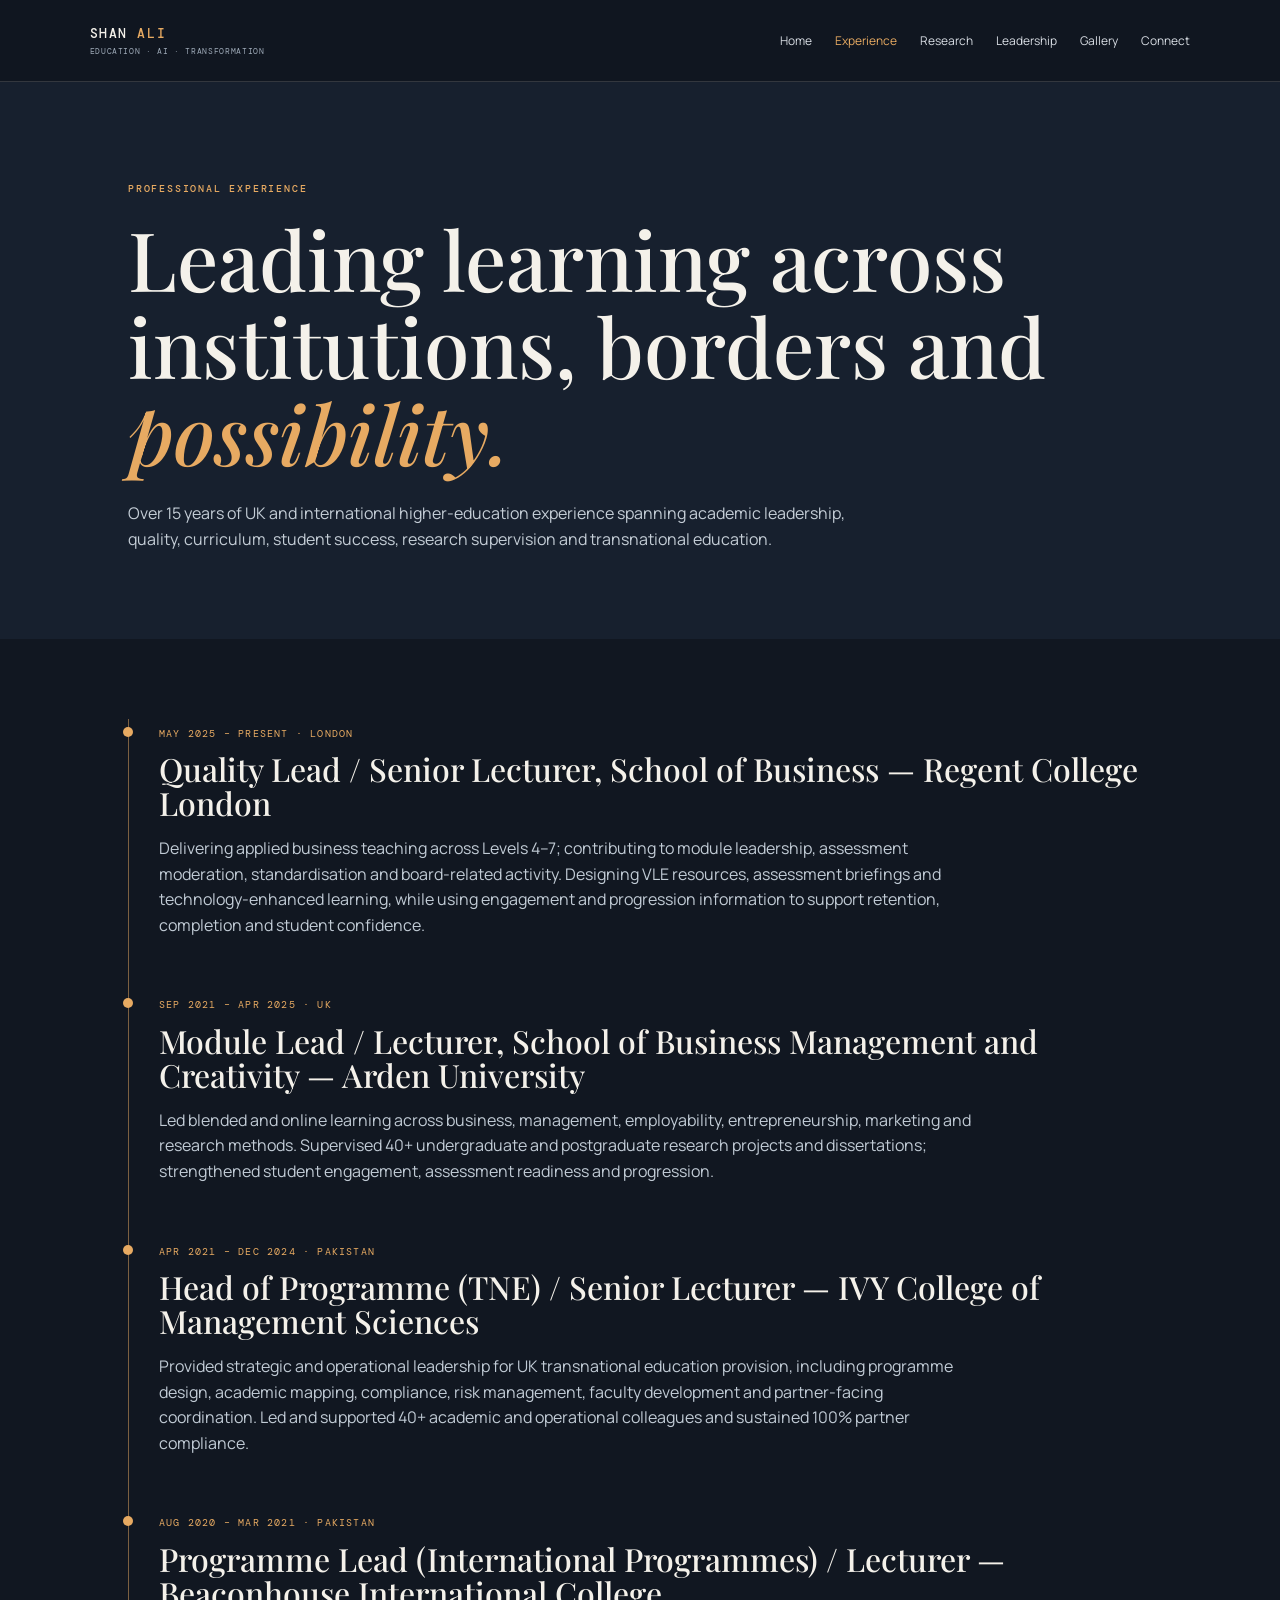
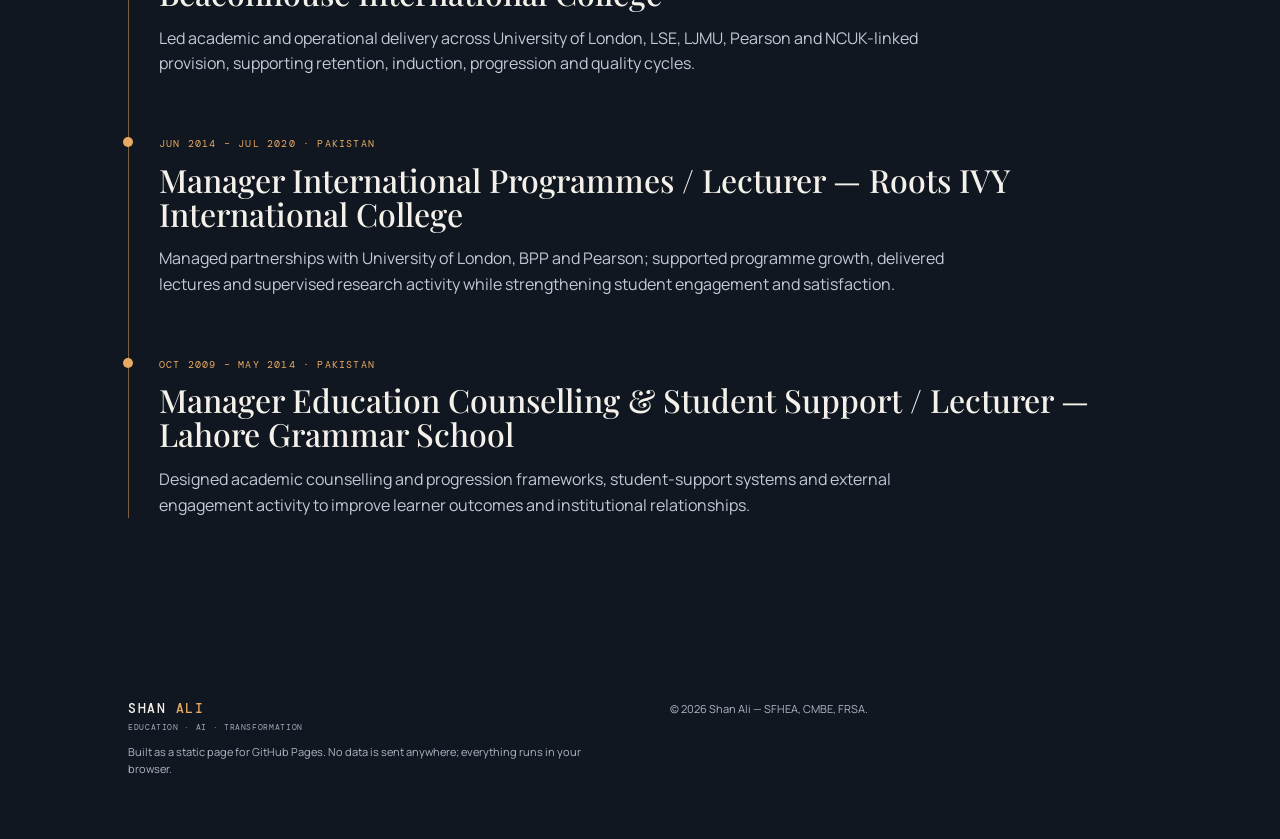
==== experience.html @ bd6a8865 "Add files via upload" ====
<!doctype html><html lang="en"><head><meta charset="utf-8"><meta name="viewport" content="width=device-width,initial-scale=1"><title>Experience | Shan Ali</title><link rel="preconnect" href="https://fonts.googleapis.com"><link rel="preconnect" href="https://fonts.gstatic.com" crossorigin><link href="https://fonts.googleapis.com/css2?family=DM+Mono:wght@400;500&family=Manrope:wght@400;500;600;700&family=Playfair+Display:ital,wght@0,500;0,600;1,500;1,600&display=swap" rel="stylesheet"><link rel="stylesheet" href="assets/style.css"></head><body><header><a class="brand" href="index.html">SHAN <i>ALI</i><span>EDUCATION · AI · TRANSFORMATION</span></a><button class="menu">Menu</button><nav><a href="index.html">Home</a><a class="active" href="experience.html">Experience</a><a href="research.html">Research</a><a href="leadership.html">Leadership</a><a href="gallery.html">Gallery</a><a href="connect.html">Connect</a></nav></header><main><section class="page-hero"><p class="eyebrow">PROFESSIONAL EXPERIENCE</p><h1>Leading learning across institutions, borders and <em>possibility.</em></h1><p>Over 15 years of UK and international higher-education experience spanning academic leadership, quality, curriculum, student success, research supervision and transnational education.</p></section><section class="content"><div class="timeline"><article><span class="meta">MAY 2025 – PRESENT · LONDON</span><h2>Quality Lead / Senior Lecturer, School of Business — Regent College London</h2><p>Delivering applied business teaching across Levels 4–7; contributing to module leadership, assessment moderation, standardisation and board-related activity. Designing VLE resources, assessment briefings and technology-enhanced learning, while using engagement and progression information to support retention, completion and student confidence.</p></article><article><span class="meta">SEP 2021 – APR 2025 · UK</span><h2>Module Lead / Lecturer, School of Business Management and Creativity — Arden University</h2><p>Led blended and online learning across business, management, employability, entrepreneurship, marketing and research methods. Supervised 40+ undergraduate and postgraduate research projects and dissertations; strengthened student engagement, assessment readiness and progression.</p></article><article><span class="meta">APR 2021 – DEC 2024 · PAKISTAN</span><h2>Head of Programme (TNE) / Senior Lecturer — IVY College of Management Sciences</h2><p>Provided strategic and operational leadership for UK transnational education provision, including programme design, academic mapping, compliance, risk management, faculty development and partner-facing coordination. Led and supported 40+ academic and operational colleagues and sustained 100% partner compliance.</p></article><article><span class="meta">AUG 2020 – MAR 2021 · PAKISTAN</span><h2>Programme Lead (International Programmes) / Lecturer — Beaconhouse International College</h2><p>Led academic and operational delivery across University of London, LSE, LJMU, Pearson and NCUK-linked provision, supporting retention, induction, progression and quality cycles.</p></article><article><span class="meta">JUN 2014 – JUL 2020 · PAKISTAN</span><h2>Manager International Programmes / Lecturer — Roots IVY International College</h2><p>Managed partnerships with University of London, BPP and Pearson; supported programme growth, delivered lectures and supervised research activity while strengthening student engagement and satisfaction.</p></article><article><span class="meta">OCT 2009 – MAY 2014 · PAKISTAN</span><h2>Manager Education Counselling &amp; Student Support / Lecturer — Lahore Grammar School</h2><p>Designed academic counselling and progression frameworks, student-support systems and external engagement activity to improve learner outcomes and institutional relationships.</p></article></div></section></main><footer><div><a class="brand" href="index.html">SHAN <i>ALI</i><span>EDUCATION · AI · TRANSFORMATION</span></a><p>Built as a static page for GitHub Pages. No data is sent anywhere; everything runs in your browser.</p></div><div>© <span id="year"></span> Shan Ali — SFHEA, CMBE, FRSA.</div></footer><script src="assets/app.js"></script></body></html>
---- assets/style.css ----
:root{--ink:#111721;--panel:#1b2531;--paper:#f4f1ea;--stone:#ded8cc;--gold:#cf8842;--muted:#b0bac5;--line:rgba(244,241,234,.15)}*{box-sizing:border-box}html{scroll-behavior:smooth}body{margin:0;background:var(--ink);color:var(--paper);font-family:Manrope,Arial,sans-serif;line-height:1.6}header{height:82px;padding:0 clamp(22px,7vw,115px);display:flex;align-items:center;justify-content:space-between;border-bottom:1px solid var(--line);background:rgba(17,23,33,.96);position:sticky;top:0;z-index:10}.brand{color:var(--paper);font:500 13px 'DM Mono';letter-spacing:.12em;text-decoration:none}.brand i{color:#e7aa62;font-style:normal}.brand span{display:block;color:#9eaab8;font:400 8px 'DM Mono';letter-spacing:.08em;margin-top:4px}nav{display:flex;gap:23px}nav a{font-size:12px;color:#d8dde4;text-decoration:none}nav a:hover,nav .active{color:#e7aa62}.menu{display:none;background:none;color:#fff;border:1px solid var(--line);padding:8px}.hero{min-height:680px;padding:85px clamp(22px,10vw,155px);display:grid;grid-template-columns:1.1fr .9fr;gap:80px;align-items:center;background:radial-gradient(circle at 82% 40%,#3d5060 0,transparent 28%),linear-gradient(120deg,#101720,#172333)}.eyebrow{font:500 10px 'DM Mono';letter-spacing:.18em;color:#e7aa62;margin:0 0 20px}h1,h2,h3{font-family:'Playfair Display',Georgia,serif;font-weight:500;line-height:1.06}h1{font-size:clamp(53px,7vw,104px);margin:0 0 26px}h1 em,h2 em{font-style:italic;color:#e7aa62}.lead{font-size:17px;color:#c5cdd6;max-width:600px}.cta{display:flex;align-items:center;gap:25px;margin-top:32px}.button{display:inline-flex;gap:16px;align-items:center;background:#e7aa62;border:1px solid #e7aa62;color:#18202a;padding:14px 18px;text-decoration:none;font-size:12px;font-weight:700}.button:hover{background:#f4c381}.button b{font-size:18px}.link{color:#ecf0f2;font-size:12px;text-decoration:none}.link:hover{color:#e7aa62}.micro{font-size:11px;color:#97a5b3;margin-top:22px}.portrait-wrap{position:relative;justify-self:center}.portrait-wrap img{width:min(100%,380px);height:470px;object-fit:cover;filter:saturate(.88);border:1px solid rgba(231,170,98,.55)}.portrait-wrap span{position:absolute;right:-70px;bottom:48px;border-left:1px solid #e7aa62;padding-left:15px;color:#c9d2db;font:10px/1.8 'DM Mono';letter-spacing:.1em}.portrait-wrap b{color:#e7aa62}.intro-grid{padding:110px clamp(22px,10vw,155px);background:#f3efe7;color:#18212c;display:grid;grid-template-columns:1.2fr .8fr;gap:80px}.intro-grid h2,.section-head h2{font-size:clamp(40px,5vw,70px);margin:0}.intro-grid .eyebrow{color:#8a5727}.intro-grid>p{font-size:16px;color:#4a5662;align-self:end}.feature{padding:90px clamp(22px,10vw,155px);display:grid;grid-template-columns:1fr 1fr;gap:70px;align-items:center}.feature>img{width:100%;height:390px;object-fit:cover;filter:saturate(.75)}.feature h2{font-size:clamp(38px,4.4vw,62px);margin:0 0 20px}.feature p:not(.eyebrow){color:#bfc9d3}.outline{display:inline-block;margin-top:15px;border-bottom:1px solid #e7aa62;padding-bottom:4px;color:#e7aa62;text-decoration:none;font-size:13px}.metrics{display:grid;grid-template-columns:repeat(4,1fr);padding:45px clamp(22px,10vw,155px);border-top:1px solid var(--line);border-bottom:1px solid var(--line);gap:25px}.metrics article{border-left:1px solid rgba(231,170,98,.45);padding-left:18px}.metrics b{display:block;color:#e7aa62;font:500 35px 'Playfair Display'}.metrics span{font-size:12px;color:#b6c0ca}.projects{padding:110px clamp(22px,10vw,155px);background:#151f2c}.section-head{display:flex;justify-content:space-between;align-items:end;gap:25px;margin-bottom:38px}.cards{display:grid;grid-template-columns:repeat(3,1fr);gap:16px}.cards article{border:1px solid var(--line);background:#192432;padding-bottom:25px}.cards img{width:100%;height:190px;object-fit:cover;filter:saturate(.75)}.cards p,.cards h3,.cards span{display:block;margin-left:23px;margin-right:23px}.cards p{color:#e7aa62;font:10px 'DM Mono';letter-spacing:.12em;margin-top:20px}.cards h3{font-size:29px;margin-top:15px;margin-bottom:14px}.cards span{font-size:13px;color:#b9c4cf}.connect-band{padding:100px clamp(22px,12vw,200px);display:flex;align-items:center;justify-content:space-between;gap:40px;background:#e0dbd1;color:#17212c}.connect-band h2{font-size:clamp(40px,5vw,70px);margin:0 0 22px;max-width:700px}.connect-band .eyebrow{color:#895528}.qr{text-align:center;color:#4b5863;text-decoration:none;font-size:10px}.qr img{display:block;width:120px;background:white;padding:4px;margin-bottom:6px}footer{padding:50px clamp(22px,10vw,155px);display:grid;grid-template-columns:1fr 1fr;gap:60px;color:#aeb8c3;font-size:11px}footer p{max-width:490px}.page-hero{padding:100px clamp(22px,10vw,155px) 70px;background:#17202e}.page-hero h1{max-width:940px;font-size:clamp(48px,6.4vw,88px)}.page-hero p:not(.eyebrow){max-width:730px;color:#c4cdd6;font-size:16px}.content{padding:80px clamp(22px,10vw,155px)}.timeline{border-left:1px solid rgba(231,170,98,.5);padding-left:30px;max-width:1050px}.timeline article{position:relative;margin:0 0 52px}.timeline article:before{content:"";position:absolute;left:-36px;top:8px;width:10px;height:10px;background:#e7aa62;border-radius:50%}.timeline .meta{font:10px 'DM Mono';letter-spacing:.12em;color:#e7aa62}.timeline h2{font-size:32px;margin:8px 0}.timeline p{color:#c1cbd5;max-width:820px}.grid-list{display:grid;grid-template-columns:repeat(3,1fr);gap:16px}.grid-list article{padding:24px;border-top:2px solid #e7aa62;background:#1a2533}.grid-list h2{font-size:29px;margin:10px 0}.grid-list p,.grid-list li{font-size:13px;color:#c0cad4}.grid-list ul{padding-left:18px}.pubs{display:grid;gap:14px}.pub{display:grid;grid-template-columns:130px 1fr;gap:25px;padding:23px;border:1px solid var(--line);background:#172230}.pub p{margin:0;color:#e7aa62;font:10px 'DM Mono';letter-spacing:.1em}.pub h2{font-size:27px;margin:0 0 10px}.pub span{font-size:13px;color:#bdc7d2}.pub a{color:#e7aa62;text-decoration:none;font-size:12px}.gallery{columns:3;column-gap:15px}.gallery figure{break-inside:avoid;margin:0 0 15px;position:relative}.gallery img{width:100%;display:block;filter:saturate(.78)}.gallery figcaption{font-size:11px;color:#b9c4cf;margin-top:5px}.profile-grid{display:grid;grid-template-columns:.8fr 1.2fr;gap:60px;align-items:start}.profile-grid img{width:100%;max-width:340px;object-fit:cover}.profile-grid h2{font-size:42px;margin:0 0 20px}.profile-grid p{color:#c3cdd5}.contact-card{background:#e2ddd4;color:#18222c;padding:48px;display:grid;grid-template-columns:1fr auto;gap:40px}.contact-card h2{font-size:clamp(40px,5vw,68px);margin:0}.contact-card a{color:#70451f;font-weight:700}.legal{margin-top:50px;border-top:1px solid var(--line);padding-top:30px;color:#9faebb;font-size:12px}@media(max-width:760px){header{height:auto;min-height:70px;padding:17px 22px;gap:15px}.menu{display:block}nav{display:none;position:absolute;top:69px;right:20px;flex-direction:column;background:#172230;padding:15px;border:1px solid var(--line)}nav.open{display:flex}.hero,.intro-grid,.feature,.profile-grid,.contact-card{grid-template-columns:1fr;padding:70px 25px;gap:35px}.portrait-wrap img{height:380px}.portrait-wrap span{right:-5px;bottom:25px}.metrics,.cards,.grid-list{grid-template-columns:1fr}.metrics{padding:40px 25px}.projects,.content{padding:70px 25px}.connect-band{padding:70px 25px;align-items:start;flex-direction:column}.page-hero{padding:70px 25px 55px}.section-head{align-items:start;flex-direction:column}.pub{grid-template-columns:1fr;gap:10px}.gallery{columns:2}footer{grid-template-columns:1fr;padding:45px 25px}.contact-card{padding:32px}.contact-card .qr{display:none}}
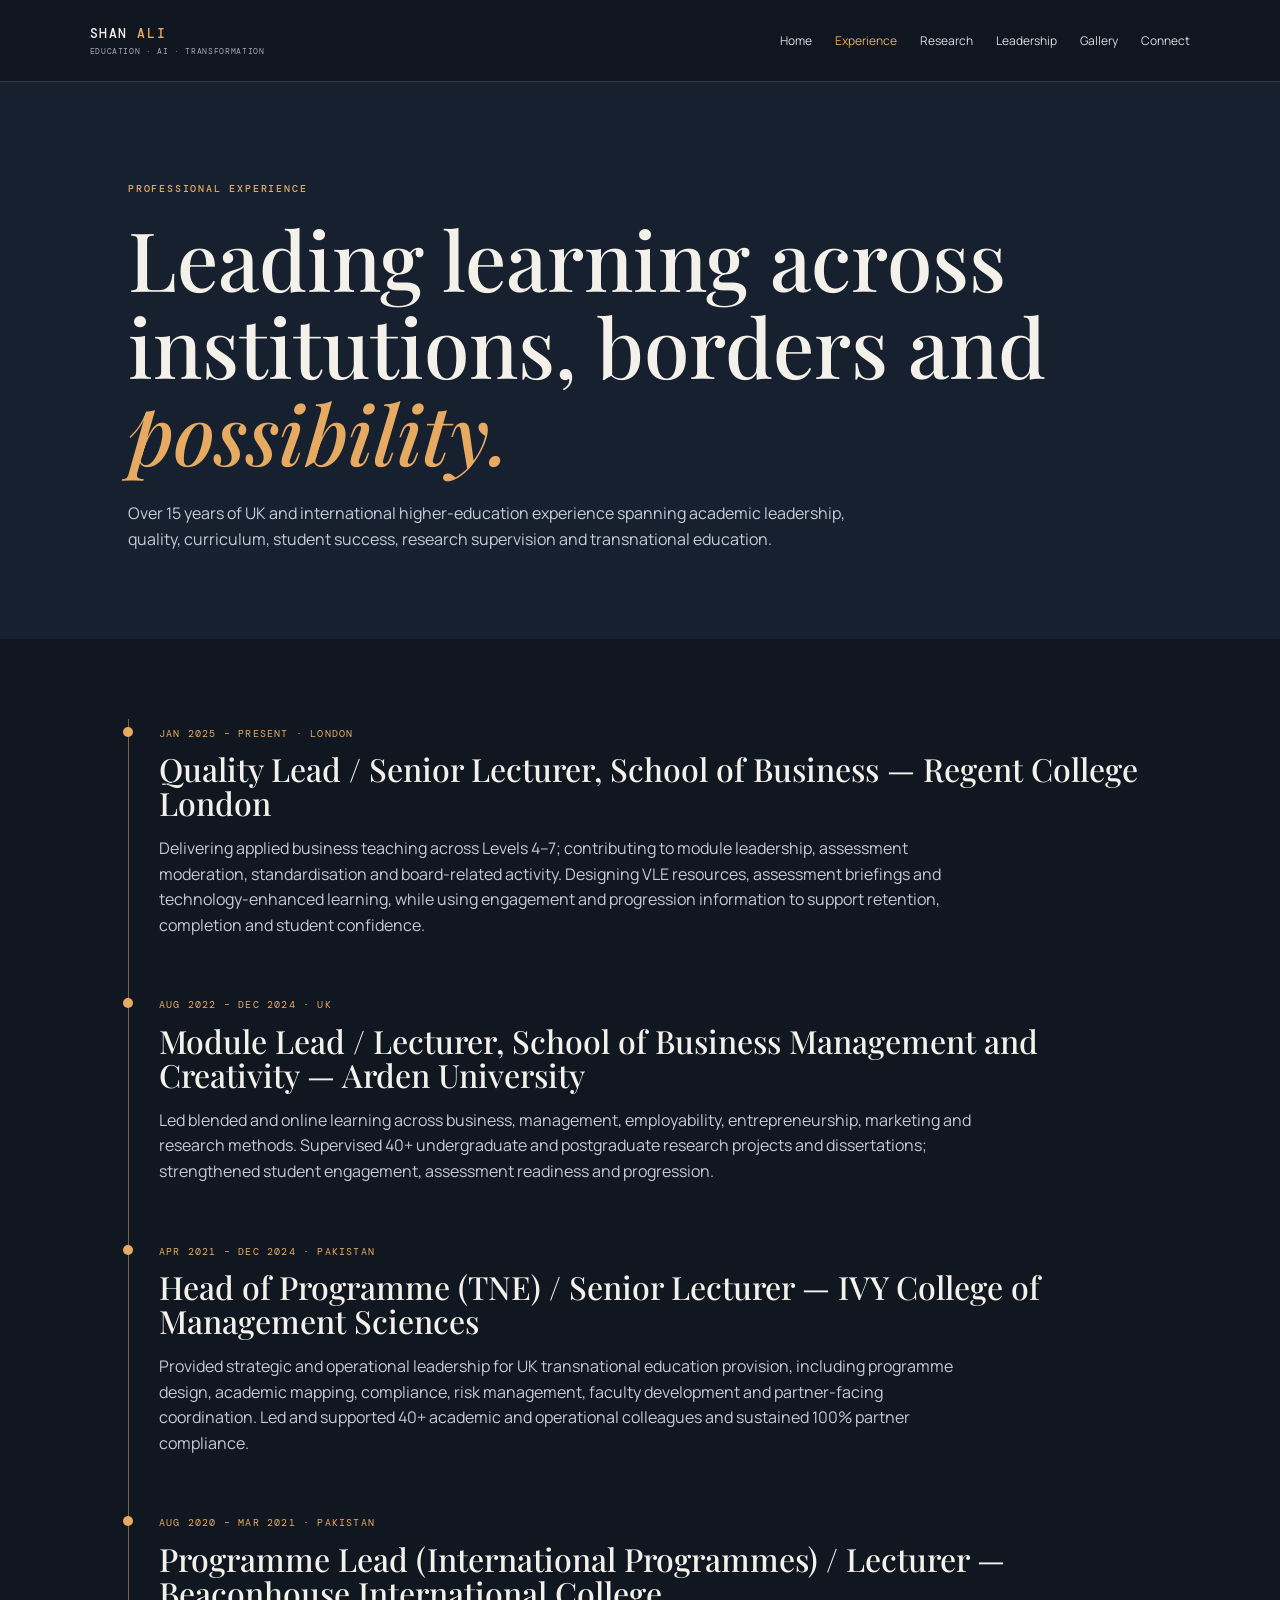
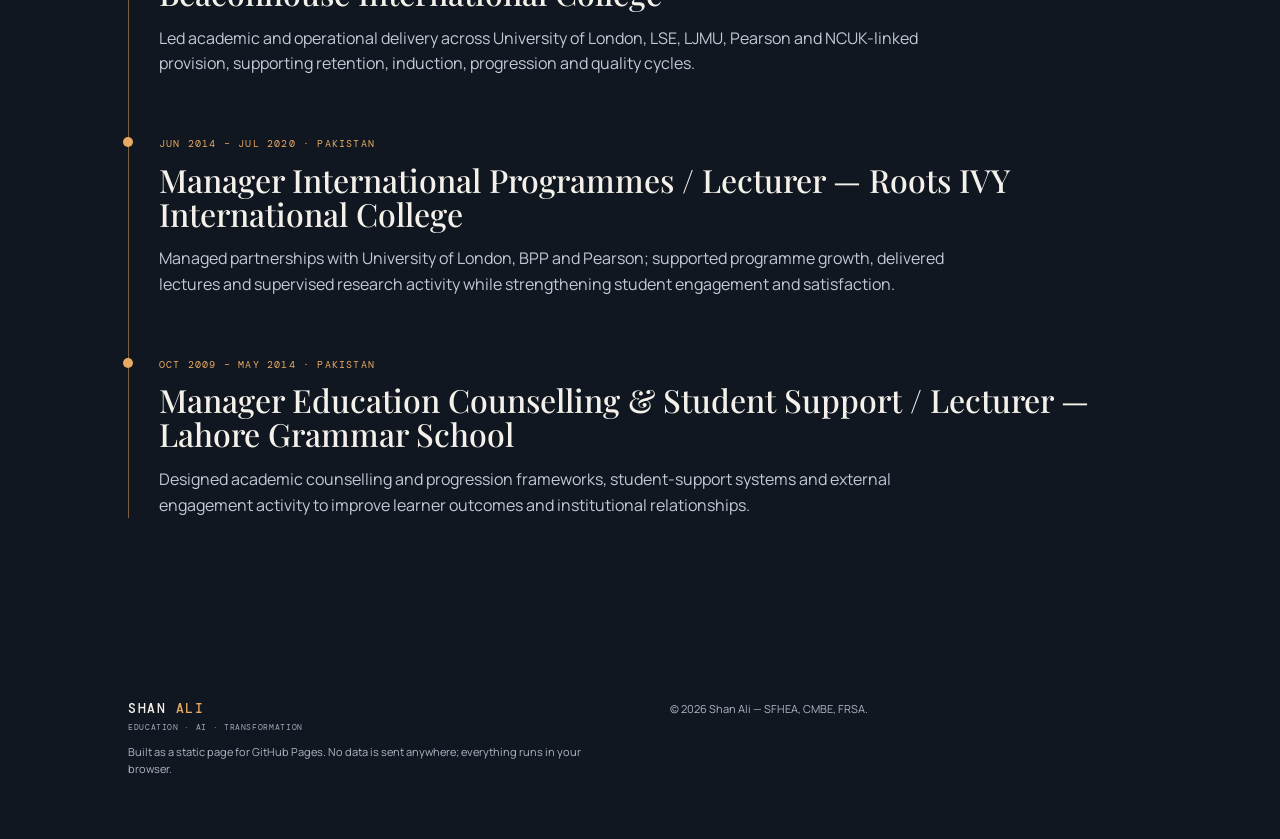
==== commit 6096a9c4: "Update experience.html Updated professional experience details and corrected dates." ====
--- a/experience.html
+++ b/experience.html
@@ -1 +1 @@
-<!doctype html><html lang="en"><head><meta charset="utf-8"><meta name="viewport" content="width=device-width,initial-scale=1"><title>Experience | Shan Ali</title><link rel="preconnect" href="https://fonts.googleapis.com"><link rel="preconnect" href="https://fonts.gstatic.com" crossorigin><link href="https://fonts.googleapis.com/css2?family=DM+Mono:wght@400;500&family=Manrope:wght@400;500;600;700&family=Playfair+Display:ital,wght@0,500;0,600;1,500;1,600&display=swap" rel="stylesheet"><link rel="stylesheet" href="assets/style.css"></head><body><header><a class="brand" href="index.html">SHAN <i>ALI</i><span>EDUCATION · AI · TRANSFORMATION</span></a><button class="menu">Menu</button><nav><a href="index.html">Home</a><a class="active" href="experience.html">Experience</a><a href="research.html">Research</a><a href="leadership.html">Leadership</a><a href="gallery.html">Gallery</a><a href="connect.html">Connect</a></nav></header><main><section class="page-hero"><p class="eyebrow">PROFESSIONAL EXPERIENCE</p><h1>Leading learning across institutions, borders and <em>possibility.</em></h1><p>Over 15 years of UK and international higher-education experience spanning academic leadership, quality, curriculum, student success, research supervision and transnational education.</p></section><section class="content"><div class="timeline"><article><span class="meta">MAY 2025 – PRESENT · LONDON</span><h2>Quality Lead / Senior Lecturer, School of Business — Regent College London</h2><p>Delivering applied business teaching across Levels 4–7; contributing to module leadership, assessment moderation, standardisation and board-related activity. Designing VLE resources, assessment briefings and technology-enhanced learning, while using engagement and progression information to support retention, completion and student confidence.</p></article><article><span class="meta">SEP 2021 – APR 2025 · UK</span><h2>Module Lead / Lecturer, School of Business Management and Creativity — Arden University</h2><p>Led blended and online learning across business, management, employability, entrepreneurship, marketing and research methods. Supervised 40+ undergraduate and postgraduate research projects and dissertations; strengthened student engagement, assessment readiness and progression.</p></article><article><span class="meta">APR 2021 – DEC 2024 · PAKISTAN</span><h2>Head of Programme (TNE) / Senior Lecturer — IVY College of Management Sciences</h2><p>Provided strategic and operational leadership for UK transnational education provision, including programme design, academic mapping, compliance, risk management, faculty development and partner-facing coordination. Led and supported 40+ academic and operational colleagues and sustained 100% partner compliance.</p></article><article><span class="meta">AUG 2020 – MAR 2021 · PAKISTAN</span><h2>Programme Lead (International Programmes) / Lecturer — Beaconhouse International College</h2><p>Led academic and operational delivery across University of London, LSE, LJMU, Pearson and NCUK-linked provision, supporting retention, induction, progression and quality cycles.</p></article><article><span class="meta">JUN 2014 – JUL 2020 · PAKISTAN</span><h2>Manager International Programmes / Lecturer — Roots IVY International College</h2><p>Managed partnerships with University of London, BPP and Pearson; supported programme growth, delivered lectures and supervised research activity while strengthening student engagement and satisfaction.</p></article><article><span class="meta">OCT 2009 – MAY 2014 · PAKISTAN</span><h2>Manager Education Counselling &amp; Student Support / Lecturer — Lahore Grammar School</h2><p>Designed academic counselling and progression frameworks, student-support systems and external engagement activity to improve learner outcomes and institutional relationships.</p></article></div></section></main><footer><div><a class="brand" href="index.html">SHAN <i>ALI</i><span>EDUCATION · AI · TRANSFORMATION</span></a><p>Built as a static page for GitHub Pages. No data is sent anywhere; everything runs in your browser.</p></div><div>© <span id="year"></span> Shan Ali — SFHEA, CMBE, FRSA.</div></footer><script src="assets/app.js"></script></body></html>
+<!doctype html><html lang="en"><head><meta charset="utf-8"><meta name="viewport" content="width=device-width,initial-scale=1"><title>Experience | Shan Ali</title><link rel="preconnect" href="https://fonts.googleapis.com"><link rel="preconnect" href="https://fonts.gstatic.com" crossorigin><link href="https://fonts.googleapis.com/css2?family=DM+Mono:wght@400;500&family=Manrope:wght@400;500;600;700&family=Playfair+Display:ital,wght@0,500;0,600;1,500;1,600&display=swap" rel="stylesheet"><link rel="stylesheet" href="assets/style.css"></head><body><header><a class="brand" href="index.html">SHAN <i>ALI</i><span>EDUCATION · AI · TRANSFORMATION</span></a><button class="menu">Menu</button><nav><a href="index.html">Home</a><a class="active" href="experience.html">Experience</a><a href="research.html">Research</a><a href="leadership.html">Leadership</a><a href="gallery.html">Gallery</a><a href="connect.html">Connect</a></nav></header><main><section class="page-hero"><p class="eyebrow">PROFESSIONAL EXPERIENCE</p><h1>Leading learning across institutions, borders and <em>possibility.</em></h1><p>Over 15 years of UK and international higher-education experience spanning academic leadership, quality, curriculum, student success, research supervision and transnational education.</p></section><section class="content"><div class="timeline"><article><span class="meta">JAN 2025 – PRESENT · LONDON</span><h2>Quality Lead / Senior Lecturer, School of Business — Regent College London</h2><p>Delivering applied business teaching across Levels 4–7; contributing to module leadership, assessment moderation, standardisation and board-related activity. Designing VLE resources, assessment briefings and technology-enhanced learning, while using engagement and progression information to support retention, completion and student confidence.</p></article><article><span class="meta">AUG 2022 – DEC 2024 · UK</span><h2>Module Lead / Lecturer, School of Business Management and Creativity — Arden University</h2><p>Led blended and online learning across business, management, employability, entrepreneurship, marketing and research methods. Supervised 40+ undergraduate and postgraduate research projects and dissertations; strengthened student engagement, assessment readiness and progression.</p></article><article><span class="meta">APR 2021 – DEC 2024 · PAKISTAN</span><h2>Head of Programme (TNE) / Senior Lecturer — IVY College of Management Sciences</h2><p>Provided strategic and operational leadership for UK transnational education provision, including programme design, academic mapping, compliance, risk management, faculty development and partner-facing coordination. Led and supported 40+ academic and operational colleagues and sustained 100% partner compliance.</p></article><article><span class="meta">AUG 2020 – MAR 2021 · PAKISTAN</span><h2>Programme Lead (International Programmes) / Lecturer — Beaconhouse International College</h2><p>Led academic and operational delivery across University of London, LSE, LJMU, Pearson and NCUK-linked provision, supporting retention, induction, progression and quality cycles.</p></article><article><span class="meta">JUN 2014 – JUL 2020 · PAKISTAN</span><h2>Manager International Programmes / Lecturer — Roots IVY International College</h2><p>Managed partnerships with University of London, BPP and Pearson; supported programme growth, delivered lectures and supervised research activity while strengthening student engagement and satisfaction.</p></article><article><span class="meta">OCT 2009 – MAY 2014 · PAKISTAN</span><h2>Manager Education Counselling &amp; Student Support / Lecturer — Lahore Grammar School</h2><p>Designed academic counselling and progression frameworks, student-support systems and external engagement activity to improve learner outcomes and institutional relationships.</p></article></div></section></main><footer><div><a class="brand" href="index.html">SHAN <i>ALI</i><span>EDUCATION · AI · TRANSFORMATION</span></a><p>Built as a static page for GitHub Pages. No data is sent anywhere; everything runs in your browser.</p></div><div>© <span id="year"></span> Shan Ali — SFHEA, CMBE, FRSA.</div></footer><script src="assets/app.js"></script></body></html>
